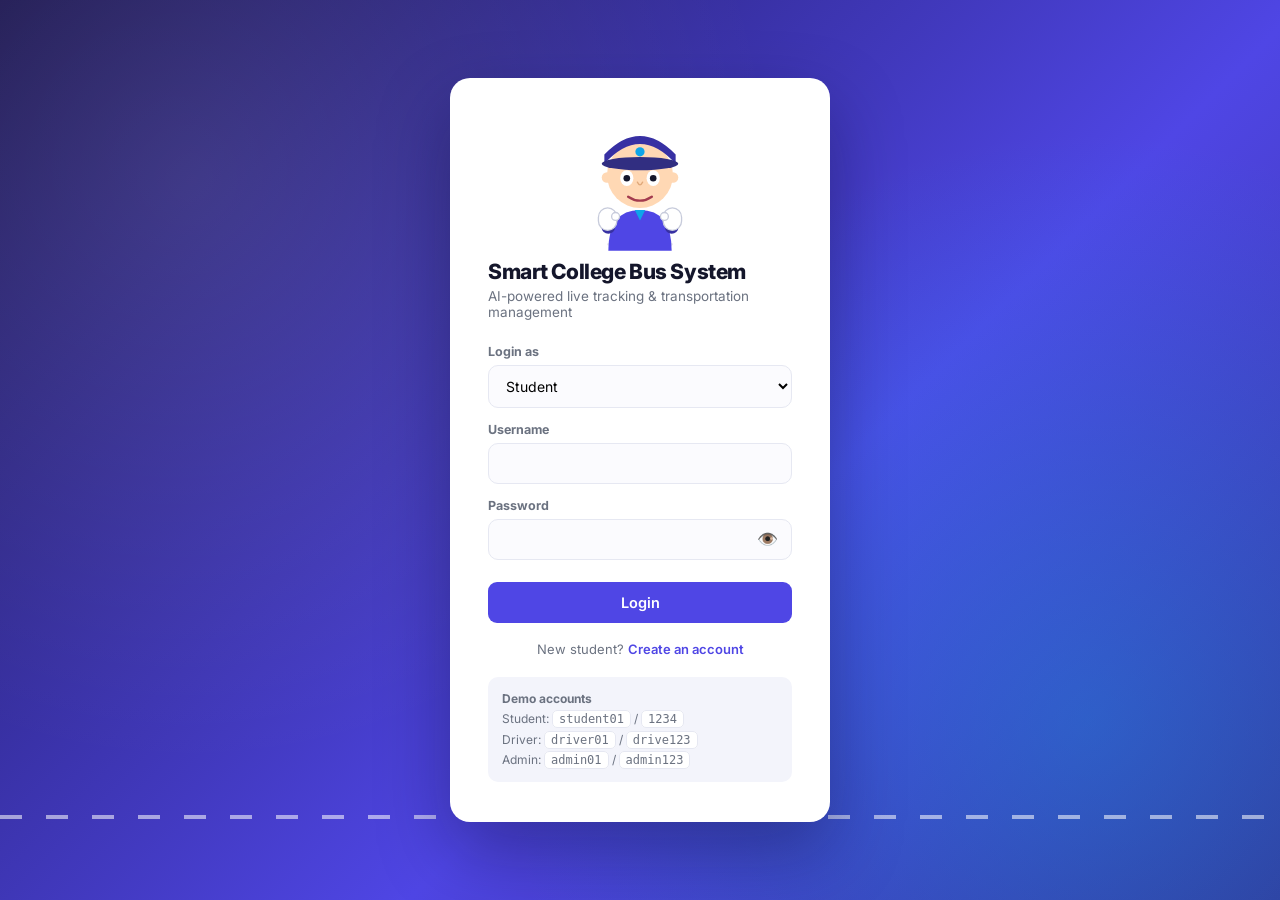
==== frontend/index.html @ 3f9616b6 "Smart College Bus Tracking and Transportation Management System Flask + MySQL backend with real ML-b" ====
<!DOCTYPE html>
<html lang="en">
<head>
<meta charset="UTF-8">
<meta name="viewport" content="width=device-width, initial-scale=1">
<title>Smart College Bus System - Login</title>
<link rel="stylesheet" href="css/style.css">
</head>
<body>
  <div class="login-wrap">
    <span class="bg-cloud c1">☁️</span>
    <span class="bg-cloud c2">☁️</span>
    <span class="bg-cloud c3">☁️</span>
    <div class="bg-road"></div>
    <span class="bg-bus">🚌</span>

    <div class="login-card">
      <div class="mascot-wrap">
        <svg viewBox="0 0 200 210" width="132" height="139" aria-hidden="true">
          <ellipse cx="100" cy="200" rx="50" ry="7" fill="rgba(20,22,43,0.10)"/>
          <path d="M52,210 Q52,148 100,148 Q148,148 148,210 Z" fill="#4f46e5"/>
          <path d="M92,148 L100,164 L108,148 Z" fill="#0ea5e9"/>
          <circle cx="50" cy="99" r="8" fill="#ffd8b4"/>
          <circle cx="150" cy="99" r="8" fill="#ffd8b4"/>
          <circle cx="100" cy="95" r="50" fill="#ffd8b4"/>
          <path d="M70,82 Q80,76 90,82" stroke="#8a5a2e" stroke-width="3.5" fill="none" stroke-linecap="round"/>
          <path d="M110,82 Q120,76 130,82" stroke="#8a5a2e" stroke-width="3.5" fill="none" stroke-linecap="round"/>
          <g id="mascot-eyes">
            <ellipse cx="80" cy="100" rx="10" ry="12" fill="#fff"/>
            <ellipse cx="120" cy="100" rx="10" ry="12" fill="#fff"/>
            <circle id="pupil-l" cx="80" cy="100" r="5" fill="#14162b"/>
            <circle id="pupil-r" cx="120" cy="100" r="5" fill="#14162b"/>
          </g>
          <path d="M96,106 Q100,114 104,106" stroke="#e0a879" stroke-width="2" fill="none" stroke-linecap="round"/>
          <path id="mascot-mouth" d="M82,128 Q100,140 118,128" stroke="#a33b4e" stroke-width="3.5" fill="none" stroke-linecap="round"/>
          <path d="M46,78 Q100,18 154,78 L154,64 Q100,8 46,64 Z" fill="#3730a3"/>
          <ellipse cx="100" cy="78" rx="58" ry="10" fill="#312e81"/>
          <circle cx="100" cy="60" r="7" fill="#0ea5e9"/>
          <g id="mascot-hand-l" class="mascot-hand">
            <ellipse cx="52" cy="176" rx="10" ry="8" fill="#3730a3"/>
            <rect x="37" y="145" width="28" height="34" rx="14" fill="#ffffff" stroke="#c7cbdb" stroke-width="2"/>
            <circle cx="63" cy="158" r="6" fill="#ffffff" stroke="#c7cbdb" stroke-width="2"/>
          </g>
          <g id="mascot-hand-r" class="mascot-hand">
            <ellipse cx="148" cy="176" rx="10" ry="8" fill="#3730a3"/>
            <rect x="135" y="145" width="28" height="34" rx="14" fill="#ffffff" stroke="#c7cbdb" stroke-width="2"/>
            <circle cx="137" cy="158" r="6" fill="#ffffff" stroke="#c7cbdb" stroke-width="2"/>
          </g>
        </svg>
      </div>

      <h1>Smart College Bus System</h1>
      <p class="subtitle">AI-powered live tracking &amp; transportation management</p>

      <form id="login-form">
        <label for="role">Login as</label>
        <select id="role">
          <option value="student">Student</option>
          <option value="driver">Bus Driver</option>
          <option value="admin">Management / Admin</option>
        </select>

        <label for="username">Username</label>
        <input type="text" id="username" autocomplete="username" required>

        <label for="password">Password</label>
        <div class="input-with-action">
          <input type="password" id="password" autocomplete="current-password" required>
          <button type="button" class="input-action-btn" id="toggle-password" aria-label="Show password">👁️</button>
        </div>

        <button type="submit" class="btn" id="login-submit">
          <span class="btn-label">Login</span>
          <svg class="tire-spinner" viewBox="0 0 44 44" width="22" height="22" aria-hidden="true">
            <circle cx="22" cy="22" r="19" fill="#14162b"/>
            <circle cx="22" cy="22" r="10" fill="#d1d5db"/>
            <circle cx="22" cy="22" r="3" fill="#4b5563"/>
            <g stroke="#4b5563" stroke-width="2.4" stroke-linecap="round">
              <line x1="22" y1="12" x2="22" y2="17"/>
              <line x1="22" y1="27" x2="22" y2="32"/>
              <line x1="12" y1="22" x2="17" y2="22"/>
              <line x1="27" y1="22" x2="32" y2="22"/>
            </g>
          </svg>
        </button>
        <div class="error-msg" id="error-msg"></div>
      </form>

      <div class="switch-link">New student? <a href="register.html">Create an account</a></div>

      <div class="demo-box">
        <strong>Demo accounts</strong><br>
        Student: <code>student01</code> / <code>1234</code><br>
        Driver: <code>driver01</code> / <code>drive123</code><br>
        Admin: <code>admin01</code> / <code>admin123</code>
      </div>
    </div>
  </div>

  <script src="js/mascot.js"></script>
  <script src="js/login.js"></script>
</body>
</html>
---- frontend/css/style.css ----
@import url('https://fonts.googleapis.com/css2?family=Inter:wght@400;500;600;700;800&display=swap');

:root {
  --primary: #4f46e5;
  --primary-dark: #3730a3;
  --primary-light: #eef2ff;
  --accent: #0ea5e9;
  --success: #16a34a;
  --success-bg: #dcfce7;
  --warning: #d97706;
  --warning-bg: #fef3c7;
  --danger: #dc2626;
  --danger-bg: #fee2e2;
  --bg: #f3f4fb;
  --card-bg: #ffffff;
  --text: #14162b;
  --text-muted: #6b7280;
  --border: #e6e8f2;
  --radius: 14px;
  --radius-sm: 9px;
  --shadow: 0 1px 2px rgba(20, 22, 43, 0.04), 0 8px 24px -12px rgba(20, 22, 43, 0.10);
  --shadow-hover: 0 4px 10px rgba(20, 22, 43, 0.06), 0 16px 36px -14px rgba(20, 22, 43, 0.16);
}

* { box-sizing: border-box; }

html { scroll-behavior: smooth; }

body {
  margin: 0;
  font-family: 'Inter', 'Segoe UI', Roboto, Arial, sans-serif;
  background: var(--bg);
  color: var(--text);
  -webkit-font-smoothing: antialiased;
}

::-webkit-scrollbar { width: 9px; height: 9px; }
::-webkit-scrollbar-thumb { background: #d3d7e6; border-radius: 8px; }
::-webkit-scrollbar-track { background: transparent; }

/* ================= Top bar ================= */
.topbar {
  background: linear-gradient(120deg, var(--primary-dark), var(--primary) 65%, #6d5bf5);
  color: #fff;
  padding: 16px 28px;
  display: flex;
  justify-content: space-between;
  align-items: center;
  box-shadow: 0 4px 18px -8px rgba(79, 70, 229, 0.55);
  position: sticky;
  top: 0;
  z-index: 40;
}
.topbar .brand { display: flex; align-items: center; gap: 10px; }
.topbar .brand .logo-dot {
  width: 34px; height: 34px; border-radius: 10px; background: rgba(255,255,255,0.18);
  display: flex; align-items: center; justify-content: center; font-size: 18px;
  border: 1px solid rgba(255,255,255,0.25);
}
.topbar h1 { font-size: 16px; margin: 0; font-weight: 700; letter-spacing: -0.01em; }
.topbar .brand small { display: block; font-size: 11px; font-weight: 500; opacity: 0.8; margin-top: 1px; }
.topbar .user-info { font-size: 13px; display: flex; align-items: center; gap: 14px; font-weight: 500; }
.topbar .user-info .avatar {
  width: 30px; height: 30px; border-radius: 50%; background: rgba(255,255,255,0.2);
  display: inline-flex; align-items: center; justify-content: center; font-weight: 700; font-size: 13px;
  border: 1px solid rgba(255,255,255,0.3);
}
.topbar button {
  background: rgba(255,255,255,0.14);
  color: #fff;
  border: 1px solid rgba(255,255,255,0.35);
  padding: 7px 15px;
  border-radius: 8px;
  cursor: pointer;
  font-size: 13px;
  font-weight: 600;
  font-family: inherit;
  transition: background 0.15s ease;
}
.topbar button:hover { background: rgba(255,255,255,0.26); }

.container { max-width: 1180px; margin: 0 auto; padding: 24px; }

/* ================= Tabs (admin) ================= */
.tabs {
  display: flex; gap: 6px; margin-bottom: 20px; flex-wrap: wrap;
  background: var(--card-bg); padding: 6px; border-radius: 12px; border: 1px solid var(--border);
  box-shadow: var(--shadow);
}
.tab-btn {
  border: none; background: transparent; padding: 9px 16px; border-radius: 8px;
  font-family: inherit; font-size: 13.5px; font-weight: 600; color: var(--text-muted);
  cursor: pointer; transition: all 0.15s ease; display: flex; align-items: center; gap: 6px;
}
.tab-btn:hover { background: var(--primary-light); color: var(--primary-dark); }
.tab-btn.active { background: var(--primary); color: #fff; box-shadow: 0 2px 8px -2px rgba(79,70,229,0.5); }
.tab-panel { display: none; animation: fadein 0.25s ease; }
.tab-panel.active { display: block; }

@keyframes fadein { from { opacity: 0; transform: translateY(4px); } to { opacity: 1; transform: translateY(0); } }

/* ================= Grid & cards ================= */
.grid { display: grid; grid-template-columns: repeat(auto-fit, minmax(250px, 1fr)); gap: 18px; }
.grid.cols-3 { grid-template-columns: repeat(auto-fit, minmax(300px, 1fr)); }

.card {
  background: var(--card-bg);
  border: 1px solid var(--border);
  border-radius: var(--radius);
  padding: 20px 22px;
  box-shadow: var(--shadow);
  transition: box-shadow 0.2s ease;
}
.card:hover { box-shadow: var(--shadow-hover); }

.card h2 {
  margin: 0 0 16px 0; font-size: 12.5px; color: var(--text-muted); text-transform: uppercase;
  letter-spacing: 0.06em; font-weight: 700; display: flex; align-items: center; justify-content: space-between;
}

.stat-card { display: flex; align-items: flex-start; justify-content: space-between; gap: 10px; }
.stat-icon {
  width: 40px; height: 40px; border-radius: 11px; background: var(--primary-light); color: var(--primary);
  display: flex; align-items: center; justify-content: center; font-size: 18px; flex-shrink: 0;
}

.metric { font-size: 28px; font-weight: 800; color: var(--text); letter-spacing: -0.02em; line-height: 1.2; }
.metric small { display: block; font-size: 12px; font-weight: 500; color: var(--text-muted); margin-top: 4px; }

.section-title { font-size: 20px; font-weight: 800; margin: 6px 0 18px; letter-spacing: -0.01em; }

/* ================= Badges ================= */
.badge {
  display: inline-block;
  padding: 4px 11px;
  border-radius: 999px;
  font-size: 11.5px;
  font-weight: 700;
  letter-spacing: 0.01em;
  white-space: nowrap;
}
.badge.moving { background: #dbeafe; color: #1d4ed8; }
.badge.waiting, .badge.arrived_at_stop { background: var(--warning-bg); color: var(--warning); }
.badge.not_started { background: #eef0f6; color: #4b5568; }
.badge.reached_college { background: var(--success-bg); color: var(--success); }
.badge.low { background: var(--success-bg); color: var(--success); }
.badge.medium { background: var(--warning-bg); color: var(--warning); }
.badge.high { background: var(--danger-bg); color: var(--danger); }

/* ================= Tables ================= */
.table-wrap { overflow-x: auto; }
table { width: 100%; border-collapse: collapse; font-size: 13.5px; }
th, td { text-align: left; padding: 10px 12px; border-bottom: 1px solid var(--border); white-space: nowrap; }
th { color: var(--text-muted); font-weight: 700; font-size: 11px; text-transform: uppercase; letter-spacing: 0.04em; }
tbody tr { transition: background 0.12s ease; }
tbody tr:hover { background: #f8f9fd; }
td.wrap { white-space: normal; }

/* ================= Greeting banner ================= */
.greeting-banner {
  border-radius: var(--radius);
  padding: 22px 26px;
  margin-bottom: 18px;
  display: flex;
  align-items: center;
  justify-content: space-between;
  gap: 18px;
  color: #fff;
  box-shadow: var(--shadow);
  transition: background 0.6s ease;
}
.greeting-banner.morning { background: linear-gradient(120deg, #f59e0b, #fb923c 70%); }
.greeting-banner.afternoon { background: linear-gradient(120deg, #0ea5e9, #38bdf8 70%); }
.greeting-banner.evening { background: linear-gradient(120deg, #6d28d9, #ec4899 75%); }
.greeting-banner.night { background: linear-gradient(120deg, #1b1550, #3730a3 75%); }

.greeting-text h2 {
  margin: 0 0 6px; font-size: 21px; font-weight: 800; letter-spacing: -0.01em;
  color: #fff; text-transform: none;
}
.greeting-text p { margin: 0; font-size: 13.5px; opacity: 0.92; }

.mini-mascot { position: relative; flex-shrink: 0; filter: drop-shadow(0 6px 14px rgba(0,0,0,0.25)); }
.mini-mascot .mascot-wrap { margin: 0; animation: mascot-idle 4s ease-in-out infinite; }

.zzz {
  position: absolute; top: -2px; right: 6px; font-size: 13px; font-weight: 800; color: #fff;
  opacity: 0; pointer-events: none;
}
.mini-mascot.dozing .zzz { animation: zzz-float 2.4s ease-in infinite; }
.mini-mascot.dozing .zzz.z2 { animation-delay: 0.5s; }
.mini-mascot.dozing #mascot-eyes { transform: scaleY(0.12); }
.mini-mascot:not(.dozing) .zzz { display: none; }
@keyframes zzz-float {
  0% { opacity: 0; transform: translate(0,0) scale(0.7); }
  15% { opacity: 0.9; }
  100% { opacity: 0; transform: translate(14px,-26px) scale(1.15); }
}

/* ================= Progress rings (ETA / capacity) ================= */
.ring-wrap { position: relative; width: 84px; height: 84px; margin: 0 auto 6px; }
.progress-ring { width: 100%; height: 100%; transform: rotate(-90deg); }
.ring-bg { fill: none; stroke: var(--border); stroke-width: 8; }
.ring-fg {
  fill: none; stroke: var(--primary); stroke-width: 8; stroke-linecap: round;
  stroke-dasharray: 264; stroke-dashoffset: 264;
  transition: stroke-dashoffset 0.6s ease, stroke 0.35s ease;
}
.ring-fg.warn { stroke: var(--warning); }
.ring-fg.danger { stroke: var(--danger); }
.ring-fg.good { stroke: var(--success); }
.ring-center {
  position: absolute; inset: 0; display: flex; flex-direction: column;
  align-items: center; justify-content: center; text-align: center;
}
.ring-center .ring-value { font-size: 17px; font-weight: 800; color: var(--text); line-height: 1.1; }
.ring-center .ring-sub { font-size: 9.5px; color: var(--text-muted); font-weight: 600; text-transform: uppercase; }
.ring-card { text-align: center; }

/* ================= Journey timeline ================= */
.timeline { list-style: none; margin: 4px 0 0; padding: 0; }
.timeline li {
  position: relative; padding: 0 0 22px 28px; font-size: 13.5px;
}
.timeline li:last-child { padding-bottom: 0; }
.timeline li::before {
  content: ""; position: absolute; left: 5px; top: 16px; bottom: -6px; width: 2px;
  background: var(--border);
}
.timeline li:last-child::before { display: none; }
.timeline .dot {
  position: absolute; left: 0; top: 2px; width: 12px; height: 12px; border-radius: 50%;
  background: #fff; border: 2px solid var(--border);
}
.timeline li.done .dot { background: var(--success); border-color: var(--success); }
.timeline li.done::before { background: var(--success); }
.timeline li.current .dot {
  background: var(--primary); border-color: var(--primary);
  box-shadow: 0 0 0 4px var(--primary-light);
  animation: pulse-dot 1.4s ease-in-out infinite;
}
@keyframes pulse-dot { 0%, 100% { box-shadow: 0 0 0 4px var(--primary-light); } 50% { box-shadow: 0 0 0 7px var(--primary-light); } }
.timeline .stop-name { font-weight: 600; color: var(--text); }
.timeline li.upcoming .stop-name { color: var(--text-muted); font-weight: 500; }
.timeline .mine-tag {
  display: inline-block; margin-left: 6px; font-size: 10px; font-weight: 700; color: var(--primary);
  background: var(--primary-light); padding: 1px 7px; border-radius: 999px; vertical-align: middle;
}
.timeline .time { display: block; font-size: 11.5px; color: var(--text-muted); margin-top: 1px; }

/* ================= Confetti ================= */
.confetti-layer {
  position: absolute; inset: 0; overflow: hidden; pointer-events: none; z-index: 5;
}
.confetti-piece {
  position: absolute; top: -10px; width: 8px; height: 8px; opacity: 0.9;
  animation: confetti-fall 1.1s ease-in forwards;
}
@keyframes confetti-fall {
  to { transform: translateY(140px) rotate(300deg); opacity: 0; }
}

/* ================= Live map ================= */
.map-card { padding: 0; overflow: hidden; }
.map-card .map-card-head { padding: 18px 22px 0; }
#live-map, #fleet-map { width: 100%; height: 380px; border-top: 1px solid var(--border); }
.leaflet-popup-content-wrapper { border-radius: 10px; font-family: inherit; }
.leaflet-popup-content { font-size: 13px; margin: 10px 12px; }
.bus-pin {
  width: 30px; height: 30px; border-radius: 50%; background: var(--primary);
  display: flex; align-items: center; justify-content: center; font-size: 15px;
  border: 3px solid #fff; box-shadow: 0 2px 8px rgba(0,0,0,0.35);
}
.bus-pin.reached_college { background: var(--success); }
.bus-pin.waiting, .bus-pin.arrived_at_stop { background: var(--warning); }
.stop-pin {
  width: 12px; height: 12px; border-radius: 50%; background: #fff; border: 3px solid var(--text-muted);
}
.stop-pin.passed { border-color: var(--success); }

.map-legend { display: flex; gap: 16px; padding: 12px 22px; font-size: 12px; color: var(--text-muted); flex-wrap: wrap; }
.map-legend span { display: inline-flex; align-items: center; gap: 6px; }
.map-legend i { width: 10px; height: 10px; border-radius: 50%; display: inline-block; }

/* ================= Buttons ================= */
.btn {
  background: var(--primary); color: #fff; border: none; padding: 10px 18px; border-radius: 9px;
  cursor: pointer; font-size: 13.5px; font-weight: 600; font-family: inherit; transition: all 0.15s ease;
  display: inline-flex; align-items: center; gap: 6px;
}
.btn:hover { background: var(--primary-dark); transform: translateY(-1px); }
.btn:active { transform: translateY(0); }
.btn.secondary { background: var(--primary-light); color: var(--primary-dark); }
.btn.secondary:hover { background: #e0e4fc; }
.btn.danger { background: var(--danger-bg); color: var(--danger); }
.btn.danger:hover { background: #fdd5d5; }
.btn.ghost { background: transparent; color: var(--text-muted); border: 1px solid var(--border); }
.btn.ghost:hover { background: #f5f6fb; }
.btn.sm { padding: 6px 12px; font-size: 12.5px; }
.btn:disabled { opacity: 0.5; cursor: not-allowed; transform: none; }

/* ================= Forms ================= */
.form-grid { display: grid; grid-template-columns: repeat(auto-fit, minmax(180px, 1fr)); gap: 14px; margin-bottom: 14px; }
.field label { display: block; font-size: 12.5px; font-weight: 600; color: var(--text-muted); margin-bottom: 6px; }
.field input, .field select {
  width: 100%; padding: 10px 12px; border: 1px solid var(--border); border-radius: var(--radius-sm);
  font-size: 13.5px; font-family: inherit; background: #fbfbfe; transition: border-color 0.15s ease;
}
.field input:focus, .field select:focus { outline: none; border-color: var(--primary); background: #fff; }
.form-actions { display: flex; gap: 10px; align-items: center; }

.alert { padding: 10px 14px; border-radius: 9px; font-size: 13px; font-weight: 500; margin-bottom: 14px; display: none; }
.alert.show { display: block; }
.alert.success { background: var(--success-bg); color: var(--success); }
.alert.error { background: var(--danger-bg); color: var(--danger); }

/* ================= Notifications ================= */
.notif-list { list-style: none; margin: 0; padding: 0; max-height: 260px; overflow-y: auto; }
.notif-list li { padding: 10px 0; border-bottom: 1px solid var(--border); font-size: 13px; display: flex; flex-direction: column; gap: 2px; }
.notif-list li:last-child { border-bottom: none; }
.notif-list li .time { color: var(--text-muted); font-size: 11px; }

/* ================= Login page ================= */
.login-wrap {
  min-height: 100vh; display: flex; align-items: center; justify-content: center;
  background:
    radial-gradient(circle at 15% 20%, rgba(255,255,255,0.10), transparent 45%),
    radial-gradient(circle at 85% 80%, rgba(14,165,233,0.35), transparent 45%),
    linear-gradient(135deg, #1b1550, var(--primary) 60%, #362f95);
  padding: 20px;
  position: relative;
  overflow: hidden;
}

/* Decorative drifting clouds + a bus driving along a dashed road, purely
   for charm - none of this affects layout or function. */
.bg-cloud {
  position: absolute; font-size: 42px; opacity: 0.22; left: -15%;
  animation: drift linear infinite; -webkit-user-select: none; user-select: none; pointer-events: none;
}
.bg-cloud.c1 { top: 10%; font-size: 46px; animation-duration: 46s; }
.bg-cloud.c2 { top: 20%; font-size: 30px; animation-duration: 60s; animation-delay: -25s; }
.bg-cloud.c3 { top: 68%; font-size: 34px; animation-duration: 52s; animation-delay: -10s; }
@keyframes drift { from { left: -15%; } to { left: 115%; } }

.bg-road {
  position: absolute; left: 0; right: 0; bottom: 9%; height: 4px;
  background: repeating-linear-gradient(90deg, rgba(255,255,255,0.55) 0 22px, transparent 22px 46px);
  pointer-events: none;
}
.bg-bus {
  position: absolute; bottom: calc(9% + 2px); left: -8%; font-size: 26px;
  animation: drive-across 12s linear infinite; pointer-events: none;
  filter: drop-shadow(0 3px 5px rgba(0,0,0,0.35));
}
@keyframes drive-across { from { left: -8%; } to { left: 105%; } }

.login-card {
  background: #fff; border-radius: 20px; padding: 40px 38px; width: 380px; max-width: 100%;
  box-shadow: 0 30px 70px rgba(10, 10, 40, 0.35);
  position: relative; z-index: 2;
  animation: card-in 0.55s cubic-bezier(.16,1,.3,1);
}
@keyframes card-in { from { opacity: 0; transform: translateY(18px) scale(0.98); } to { opacity: 1; transform: none; } }

.login-card.wide { width: 560px; }
.login-card.wide .form-grid { margin-bottom: 0; }
.login-card.wide .field label { margin: 0 0 6px; }
.login-card .switch-link { text-align: center; font-size: 13px; color: var(--text-muted); margin-top: 18px; }
.login-card .switch-link a { color: var(--primary); font-weight: 600; text-decoration: none; }
.login-card .switch-link a:hover { text-decoration: underline; }

.login-card.shake { animation: shake-x 0.5s; }
@keyframes shake-x {
  10%, 90% { transform: translateX(-2px); }
  20%, 80% { transform: translateX(4px); }
  30%, 50%, 70% { transform: translateX(-8px); }
  40%, 60% { transform: translateX(8px); }
}

/* ---------- Mascot ---------- */
.mascot-wrap {
  display: flex; justify-content: center; margin: -6px 0 8px;
  animation: mascot-idle 4s ease-in-out infinite;
}
@keyframes mascot-idle { 0%, 100% { transform: translateY(0); } 50% { transform: translateY(-4px); } }

#mascot-eyes { transition: transform 0.2s ease; transform-origin: 100px 100px; }
.mascot-wrap.peeking #mascot-eyes { transform: scaleY(0.12); }

#pupil-l, #pupil-r { transition: transform 0.15s ease; }

.mascot-hand { transition: transform 0.35s cubic-bezier(.34,1.56,.64,1); }
.mascot-wrap.peeking #mascot-hand-l { transform: translate(28px, -63px); }
.mascot-wrap.peeking #mascot-hand-r { transform: translate(-28px, -63px); }

.mascot-wrap.wave #mascot-hand-r {
  transition: transform 0.22s ease-in-out;
  animation: wave-hand 0.85s ease-in-out;
}
@keyframes wave-hand {
  0%, 100% { transform: translate(0,0) rotate(0deg); }
  25% { transform: translate(-18px,-83px) rotate(-20deg); }
  50% { transform: translate(-18px,-83px) rotate(10deg); }
  75% { transform: translate(-18px,-83px) rotate(-15deg); }
}

/* ---------- Password show/hide toggle ---------- */
.input-with-action { position: relative; }
.input-with-action input { padding-right: 42px; }
.input-action-btn {
  position: absolute; right: 8px; top: 50%; transform: translateY(-50%);
  background: none; border: none; cursor: pointer; font-size: 17px; padding: 6px;
  color: var(--text-muted); line-height: 1; border-radius: 6px;
}
.input-action-btn:hover { color: var(--primary); background: var(--primary-light); }

/* ---------- Bus-tire loading spinner ---------- */
.tire-spinner { display: none; }
@keyframes spin { to { transform: rotate(360deg); } }
.btn { position: relative; }
.btn.loading { pointer-events: none; color: transparent; }
.btn.loading .btn-label { visibility: hidden; }
.btn.loading .tire-spinner {
  display: block; position: absolute; left: 50%; top: 50%; margin: -11px 0 0 -11px;
  animation: spin 0.7s linear infinite;
}
.login-card .brand-mark {
  width: 46px; height: 46px; border-radius: 13px; background: var(--primary-light); color: var(--primary);
  display: flex; align-items: center; justify-content: center; font-size: 22px; margin-bottom: 16px;
}
.login-card h1 { font-size: 21px; margin: 0 0 4px; font-weight: 800; letter-spacing: -0.02em; }
.login-card p.subtitle { color: var(--text-muted); font-size: 13.5px; margin: 0 0 24px; }
.login-card label { font-size: 12.5px; font-weight: 700; color: var(--text-muted); display: block; margin: 14px 0 6px; }
.login-card input, .login-card select {
  width: 100%; padding: 11px 13px; border: 1px solid var(--border); border-radius: 10px; font-size: 14px;
  font-family: inherit; background: #fbfbfe;
}
.login-card input:focus, .login-card select:focus { outline: none; border-color: var(--primary); background: #fff; }
.login-card .btn { width: 100%; margin-top: 22px; justify-content: center; padding: 12px; font-size: 14.5px; }
.login-card .demo-box {
  margin-top: 20px; background: var(--bg); border-radius: 10px; padding: 12px 14px; font-size: 12px;
  color: var(--text-muted); line-height: 1.7;
}
.login-card .demo-box code { background: #fff; padding: 1px 6px; border-radius: 5px; border: 1px solid var(--border); }
.error-msg { color: var(--danger); font-size: 13px; margin-top: 10px; display: none; font-weight: 500; }

/* ================= QR / boarding ================= */
#qr-reader { width: 100%; max-width: 320px; margin: 0 auto; border-radius: 10px; overflow: hidden; }
.boarding-status { text-align: center; font-size: 14px; margin-top: 10px; padding: 11px; border-radius: 9px; font-weight: 500; }
.boarding-status.success { background: var(--success-bg); color: var(--success); }
.boarding-status.error { background: var(--danger-bg); color: var(--danger); }

.qr-fallback { margin-top: 14px; display: flex; gap: 8px; }
.qr-fallback input {
  flex: 1; padding: 10px 12px; border-radius: 9px; border: 1px solid var(--border); font-family: inherit; font-size: 13.5px;
}
.qr-fallback input:focus { outline: none; border-color: var(--primary); }

.small-muted { font-size: 12px; color: var(--text-muted); }

/* ================= Responsive ================= */
@media (max-width: 640px) {
  .topbar { padding: 12px 16px; }
  .topbar h1 { font-size: 14px; }
  .container { padding: 14px; }
  .card { padding: 16px; }
  .metric { font-size: 22px; }
  #live-map, #fleet-map { height: 280px; }
}
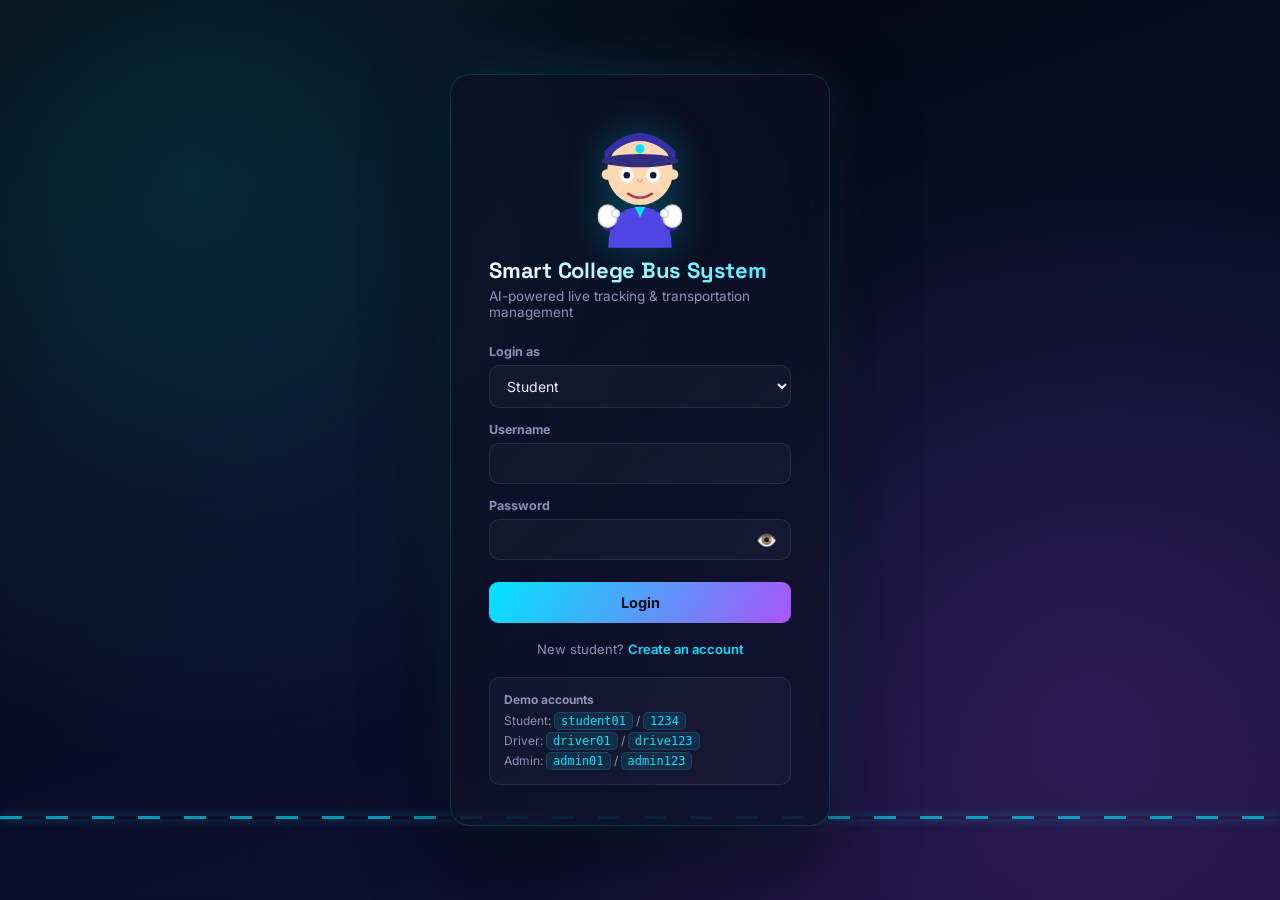
==== commit af7adaee: "Redesign the frontend with a futuristic dark theme - Dark glassmorphic UI across login, register, st" ====
--- a/frontend/index.html
+++ b/frontend/index.html
@@ -19,7 +19,7 @@
         <svg viewBox="0 0 200 210" width="132" height="139" aria-hidden="true">
           <ellipse cx="100" cy="200" rx="50" ry="7" fill="rgba(20,22,43,0.10)"/>
           <path d="M52,210 Q52,148 100,148 Q148,148 148,210 Z" fill="#4f46e5"/>
-          <path d="M92,148 L100,164 L108,148 Z" fill="#0ea5e9"/>
+          <path d="M92,148 L100,164 L108,148 Z" fill="#00e5ff"/>
           <circle cx="50" cy="99" r="8" fill="#ffd8b4"/>
           <circle cx="150" cy="99" r="8" fill="#ffd8b4"/>
           <circle cx="100" cy="95" r="50" fill="#ffd8b4"/>
@@ -35,7 +35,7 @@
           <path id="mascot-mouth" d="M82,128 Q100,140 118,128" stroke="#a33b4e" stroke-width="3.5" fill="none" stroke-linecap="round"/>
           <path d="M46,78 Q100,18 154,78 L154,64 Q100,8 46,64 Z" fill="#3730a3"/>
           <ellipse cx="100" cy="78" rx="58" ry="10" fill="#312e81"/>
-          <circle cx="100" cy="60" r="7" fill="#0ea5e9"/>
+          <circle cx="100" cy="60" r="7" fill="#00e5ff"/>
           <g id="mascot-hand-l" class="mascot-hand">
             <ellipse cx="52" cy="176" rx="10" ry="8" fill="#3730a3"/>
             <rect x="37" y="145" width="28" height="34" rx="14" fill="#ffffff" stroke="#c7cbdb" stroke-width="2"/>
@@ -97,6 +97,7 @@
     </div>
   </div>
 
+  <script src="js/transitions.js"></script>
   <script src="js/mascot.js"></script>
   <script src="js/login.js"></script>
 </body>
--- a/frontend/css/style.css
+++ b/frontend/css/style.css
@@ -1,25 +1,28 @@
-@import url('https://fonts.googleapis.com/css2?family=Inter:wght@400;500;600;700;800&display=swap');
+@import url('https://fonts.googleapis.com/css2?family=Inter:wght@400;500;600;700;800&family=Space+Grotesk:wght@500;700&display=swap');
 
 :root {
-  --primary: #4f46e5;
-  --primary-dark: #3730a3;
-  --primary-light: #eef2ff;
-  --accent: #0ea5e9;
-  --success: #16a34a;
-  --success-bg: #dcfce7;
-  --warning: #d97706;
-  --warning-bg: #fef3c7;
-  --danger: #dc2626;
-  --danger-bg: #fee2e2;
-  --bg: #f3f4fb;
-  --card-bg: #ffffff;
-  --text: #14162b;
-  --text-muted: #6b7280;
-  --border: #e6e8f2;
-  --radius: 14px;
-  --radius-sm: 9px;
-  --shadow: 0 1px 2px rgba(20, 22, 43, 0.04), 0 8px 24px -12px rgba(20, 22, 43, 0.10);
-  --shadow-hover: 0 4px 10px rgba(20, 22, 43, 0.06), 0 16px 36px -14px rgba(20, 22, 43, 0.16);
+  --primary: #00e5ff;
+  --primary-dark: #0891b2;
+  --primary-light: rgba(0, 229, 255, 0.12);
+  --accent: #a855f7;
+  --accent2: #ec4899;
+  --success: #00ffa3;
+  --success-bg: rgba(0, 255, 163, 0.13);
+  --warning: #ffb020;
+  --warning-bg: rgba(255, 176, 32, 0.13);
+  --danger: #ff3b60;
+  --danger-bg: rgba(255, 59, 96, 0.13);
+  --bg: #060815;
+  --card-bg: rgba(19, 23, 43, 0.66);
+  --text: #eaf0ff;
+  --text-muted: #8b93b8;
+  --border: rgba(255, 255, 255, 0.09);
+  --card-border: rgba(0, 229, 255, 0.16);
+  --radius: 16px;
+  --radius-sm: 10px;
+  --shadow: 0 1px 2px rgba(0, 0, 0, 0.35), 0 10px 40px -14px rgba(0, 229, 255, 0.10);
+  --shadow-hover: 0 4px 18px rgba(0, 0, 0, 0.45), 0 22px 60px -14px rgba(0, 229, 255, 0.28);
+  --font-display: 'Space Grotesk', 'Inter', sans-serif;
 }
 
 * { box-sizing: border-box; }
@@ -32,72 +35,122 @@
   background: var(--bg);
   color: var(--text);
   -webkit-font-smoothing: antialiased;
-}
+  opacity: 0;
+  animation: page-fade-in 0.5s ease forwards;
+}
+@keyframes page-fade-in { to { opacity: 1; } }
+body.page-transition-out { animation: page-fade-out 0.22s ease forwards; }
+@keyframes page-fade-out { to { opacity: 0; transform: translateY(-10px); } }
 
 ::-webkit-scrollbar { width: 9px; height: 9px; }
-::-webkit-scrollbar-thumb { background: #d3d7e6; border-radius: 8px; }
+::-webkit-scrollbar-thumb { background: rgba(0, 229, 255, 0.25); border-radius: 8px; }
+::-webkit-scrollbar-thumb:hover { background: rgba(0, 229, 255, 0.45); }
 ::-webkit-scrollbar-track { background: transparent; }
+
+/* ================= Ambient tech background ================= */
+.grid-bg {
+  position: fixed; inset: 0; z-index: -2;
+  background-color: var(--bg);
+  background-image:
+    radial-gradient(circle at 20% 15%, rgba(0, 229, 255, 0.10), transparent 40%),
+    radial-gradient(circle at 82% 78%, rgba(168, 85, 247, 0.10), transparent 42%),
+    linear-gradient(rgba(0, 229, 255, 0.05) 1px, transparent 1px),
+    linear-gradient(90deg, rgba(0, 229, 255, 0.05) 1px, transparent 1px);
+  background-size: auto, auto, 44px 44px, 44px 44px;
+  animation: grid-pan 50s linear infinite;
+}
+@keyframes grid-pan { from { background-position: 0 0, 0 0, 0 0, 0 0; } to { background-position: 0 0, 0 0, 440px 440px, 440px 440px; } }
+
+.glow-orb {
+  position: fixed; border-radius: 50%; filter: blur(70px); z-index: -1; pointer-events: none;
+  animation: orb-float 20s ease-in-out infinite;
+}
+.glow-orb.o1 { width: 380px; height: 380px; background: rgba(0, 229, 255, 0.28); top: -120px; left: -90px; }
+.glow-orb.o2 { width: 320px; height: 320px; background: rgba(168, 85, 247, 0.26); bottom: -130px; right: -70px; animation-delay: -7s; }
+.glow-orb.o3 { width: 240px; height: 240px; background: rgba(236, 72, 153, 0.20); top: 45%; right: 12%; animation-delay: -13s; }
+@keyframes orb-float { 0%, 100% { transform: translate(0, 0) scale(1); } 50% { transform: translate(26px, -22px) scale(1.08); } }
 
 /* ================= Top bar ================= */
 .topbar {
-  background: linear-gradient(120deg, var(--primary-dark), var(--primary) 65%, #6d5bf5);
+  background: rgba(10, 13, 26, 0.72);
+  backdrop-filter: blur(18px) saturate(140%);
+  -webkit-backdrop-filter: blur(18px) saturate(140%);
   color: #fff;
   padding: 16px 28px;
   display: flex;
   justify-content: space-between;
   align-items: center;
-  box-shadow: 0 4px 18px -8px rgba(79, 70, 229, 0.55);
+  border-bottom: 1px solid var(--card-border);
+  box-shadow: 0 4px 30px -12px rgba(0, 229, 255, 0.25);
   position: sticky;
   top: 0;
   z-index: 40;
 }
 .topbar .brand { display: flex; align-items: center; gap: 10px; }
 .topbar .brand .logo-dot {
-  width: 34px; height: 34px; border-radius: 10px; background: rgba(255,255,255,0.18);
+  width: 34px; height: 34px; border-radius: 10px;
+  background: linear-gradient(135deg, var(--primary), var(--accent));
   display: flex; align-items: center; justify-content: center; font-size: 18px;
-  border: 1px solid rgba(255,255,255,0.25);
-}
-.topbar h1 { font-size: 16px; margin: 0; font-weight: 700; letter-spacing: -0.01em; }
-.topbar .brand small { display: block; font-size: 11px; font-weight: 500; opacity: 0.8; margin-top: 1px; }
+  box-shadow: 0 0 18px rgba(0, 229, 255, 0.5);
+  animation: logo-pulse 3s ease-in-out infinite;
+}
+@keyframes logo-pulse { 0%, 100% { box-shadow: 0 0 14px rgba(0, 229, 255, 0.4); } 50% { box-shadow: 0 0 26px rgba(0, 229, 255, 0.7); } }
+.topbar h1 {
+  font-family: var(--font-display); font-size: 17px; margin: 0; font-weight: 700; letter-spacing: -0.01em;
+  background: linear-gradient(120deg, #fff, var(--primary) 120%);
+  -webkit-background-clip: text; background-clip: text; color: transparent;
+}
+.topbar .brand small { display: block; font-size: 11px; font-weight: 500; opacity: 0.75; margin-top: 1px; color: var(--text-muted); }
 .topbar .user-info { font-size: 13px; display: flex; align-items: center; gap: 14px; font-weight: 500; }
 .topbar .user-info .avatar {
-  width: 30px; height: 30px; border-radius: 50%; background: rgba(255,255,255,0.2);
+  width: 30px; height: 30px; border-radius: 50%;
+  background: linear-gradient(135deg, var(--primary), var(--accent));
   display: inline-flex; align-items: center; justify-content: center; font-weight: 700; font-size: 13px;
-  border: 1px solid rgba(255,255,255,0.3);
+  color: #06111a;
 }
 .topbar button {
-  background: rgba(255,255,255,0.14);
-  color: #fff;
-  border: 1px solid rgba(255,255,255,0.35);
+  background: rgba(0, 229, 255, 0.08);
+  color: var(--text);
+  border: 1px solid var(--card-border);
   padding: 7px 15px;
   border-radius: 8px;
   cursor: pointer;
   font-size: 13px;
   font-weight: 600;
   font-family: inherit;
-  transition: background 0.15s ease;
-}
-.topbar button:hover { background: rgba(255,255,255,0.26); }
+  transition: all 0.15s ease;
+}
+.topbar button:hover { background: rgba(0, 229, 255, 0.16); border-color: var(--primary); box-shadow: 0 0 14px rgba(0, 229, 255, 0.25); }
 
 .container { max-width: 1180px; margin: 0 auto; padding: 24px; }
 
 /* ================= Tabs (admin) ================= */
 .tabs {
+  position: relative;
   display: flex; gap: 6px; margin-bottom: 20px; flex-wrap: wrap;
-  background: var(--card-bg); padding: 6px; border-radius: 12px; border: 1px solid var(--border);
+  background: var(--card-bg); backdrop-filter: blur(14px); -webkit-backdrop-filter: blur(14px);
+  padding: 6px; border-radius: 12px; border: 1px solid var(--card-border);
   box-shadow: var(--shadow);
 }
+.tab-indicator {
+  position: absolute; top: 6px; left: 6px; height: 34px; width: 0;
+  background: linear-gradient(120deg, var(--primary), var(--accent));
+  border-radius: 8px; box-shadow: 0 0 18px rgba(0, 229, 255, 0.45);
+  transition: transform 0.35s cubic-bezier(.4,0,.2,1), width 0.35s cubic-bezier(.4,0,.2,1);
+  z-index: 0; pointer-events: none;
+}
 .tab-btn {
+  position: relative; z-index: 1;
   border: none; background: transparent; padding: 9px 16px; border-radius: 8px;
   font-family: inherit; font-size: 13.5px; font-weight: 600; color: var(--text-muted);
-  cursor: pointer; transition: all 0.15s ease; display: flex; align-items: center; gap: 6px;
-}
-.tab-btn:hover { background: var(--primary-light); color: var(--primary-dark); }
-.tab-btn.active { background: var(--primary); color: #fff; box-shadow: 0 2px 8px -2px rgba(79,70,229,0.5); }
-.tab-panel { display: none; animation: fadein 0.25s ease; }
+  cursor: pointer; transition: color 0.2s ease; display: flex; align-items: center; gap: 6px;
+}
+.tab-btn:hover { color: var(--primary); }
+.tab-btn.active { color: #06111a; font-weight: 800; }
+.tab-panel { display: none; animation: fadein 0.3s ease; }
 .tab-panel.active { display: block; }
 
-@keyframes fadein { from { opacity: 0; transform: translateY(4px); } to { opacity: 1; transform: translateY(0); } }
+@keyframes fadein { from { opacity: 0; transform: translateY(6px); } to { opacity: 1; transform: translateY(0); } }
 
 /* ================= Grid & cards ================= */
 .grid { display: grid; grid-template-columns: repeat(auto-fit, minmax(250px, 1fr)); gap: 18px; }
@@ -105,13 +158,15 @@
 
 .card {
   background: var(--card-bg);
-  border: 1px solid var(--border);
+  backdrop-filter: blur(16px) saturate(140%);
+  -webkit-backdrop-filter: blur(16px) saturate(140%);
+  border: 1px solid var(--card-border);
   border-radius: var(--radius);
   padding: 20px 22px;
   box-shadow: var(--shadow);
-  transition: box-shadow 0.2s ease;
-}
-.card:hover { box-shadow: var(--shadow-hover); }
+  transition: box-shadow 0.25s ease, border-color 0.25s ease, transform 0.25s ease;
+}
+.card:hover { box-shadow: var(--shadow-hover); border-color: rgba(0, 229, 255, 0.4); transform: translateY(-2px); }
 
 .card h2 {
   margin: 0 0 16px 0; font-size: 12.5px; color: var(--text-muted); text-transform: uppercase;
@@ -120,12 +175,17 @@
 
 .stat-card { display: flex; align-items: flex-start; justify-content: space-between; gap: 10px; }
 .stat-icon {
-  width: 40px; height: 40px; border-radius: 11px; background: var(--primary-light); color: var(--primary);
+  width: 40px; height: 40px; border-radius: 11px;
+  background: linear-gradient(135deg, rgba(0, 229, 255, 0.18), rgba(168, 85, 247, 0.18));
+  color: var(--primary); border: 1px solid var(--card-border);
   display: flex; align-items: center; justify-content: center; font-size: 18px; flex-shrink: 0;
 }
 
-.metric { font-size: 28px; font-weight: 800; color: var(--text); letter-spacing: -0.02em; line-height: 1.2; }
-.metric small { display: block; font-size: 12px; font-weight: 500; color: var(--text-muted); margin-top: 4px; }
+.metric {
+  font-family: var(--font-display); font-size: 28px; font-weight: 700; color: var(--text);
+  letter-spacing: -0.01em; line-height: 1.2;
+}
+.metric small { display: block; font-size: 12px; font-weight: 500; color: var(--text-muted); margin-top: 4px; font-family: 'Inter', sans-serif; }
 
 .section-title { font-size: 20px; font-weight: 800; margin: 6px 0 18px; letter-spacing: -0.01em; }
 
@@ -138,22 +198,29 @@
   font-weight: 700;
   letter-spacing: 0.01em;
   white-space: nowrap;
-}
-.badge.moving { background: #dbeafe; color: #1d4ed8; }
-.badge.waiting, .badge.arrived_at_stop { background: var(--warning-bg); color: var(--warning); }
-.badge.not_started { background: #eef0f6; color: #4b5568; }
-.badge.reached_college { background: var(--success-bg); color: var(--success); }
-.badge.low { background: var(--success-bg); color: var(--success); }
-.badge.medium { background: var(--warning-bg); color: var(--warning); }
-.badge.high { background: var(--danger-bg); color: var(--danger); }
+  border: 1px solid transparent;
+}
+.badge.moving { background: rgba(0, 229, 255, 0.14); color: #22d3ee; border-color: rgba(0, 229, 255, 0.3); }
+.badge.waiting, .badge.arrived_at_stop { background: var(--warning-bg); color: var(--warning); border-color: rgba(255, 176, 32, 0.3); }
+.badge.not_started { background: rgba(255, 255, 255, 0.06); color: var(--text-muted); border-color: var(--border); }
+.badge.reached_college { background: var(--success-bg); color: var(--success); border-color: rgba(0, 255, 163, 0.3); }
+.badge.low { background: var(--success-bg); color: var(--success); border-color: rgba(0, 255, 163, 0.3); }
+.badge.medium { background: var(--warning-bg); color: var(--warning); border-color: rgba(255, 176, 32, 0.3); }
+.badge.high { background: var(--danger-bg); color: var(--danger); border-color: rgba(255, 59, 96, 0.3); }
+
+.badge.live-pulse { animation: live-glow 1.6s ease-in-out infinite; }
+@keyframes live-glow {
+  0%, 100% { box-shadow: 0 0 0 rgba(0, 255, 163, 0); }
+  50% { box-shadow: 0 0 12px rgba(0, 255, 163, 0.55); }
+}
 
 /* ================= Tables ================= */
 .table-wrap { overflow-x: auto; }
 table { width: 100%; border-collapse: collapse; font-size: 13.5px; }
 th, td { text-align: left; padding: 10px 12px; border-bottom: 1px solid var(--border); white-space: nowrap; }
 th { color: var(--text-muted); font-weight: 700; font-size: 11px; text-transform: uppercase; letter-spacing: 0.04em; }
-tbody tr { transition: background 0.12s ease; }
-tbody tr:hover { background: #f8f9fd; }
+tbody tr { transition: background 0.15s ease; }
+tbody tr:hover { background: rgba(0, 229, 255, 0.05); }
 td.wrap { white-space: normal; }
 
 /* ================= Greeting banner ================= */
@@ -166,21 +233,30 @@
   justify-content: space-between;
   gap: 18px;
   color: #fff;
+  border: 1px solid var(--card-border);
   box-shadow: var(--shadow);
   transition: background 0.6s ease;
-}
-.greeting-banner.morning { background: linear-gradient(120deg, #f59e0b, #fb923c 70%); }
-.greeting-banner.afternoon { background: linear-gradient(120deg, #0ea5e9, #38bdf8 70%); }
-.greeting-banner.evening { background: linear-gradient(120deg, #6d28d9, #ec4899 75%); }
-.greeting-banner.night { background: linear-gradient(120deg, #1b1550, #3730a3 75%); }
+  position: relative;
+  overflow: hidden;
+}
+.greeting-banner::after {
+  content: ""; position: absolute; inset: 0; pointer-events: none;
+  background: linear-gradient(120deg, transparent 30%, rgba(255, 255, 255, 0.08) 50%, transparent 70%);
+  background-size: 200% 100%; animation: sheen 5s linear infinite;
+}
+@keyframes sheen { from { background-position: 200% 0; } to { background-position: -200% 0; } }
+.greeting-banner.morning { background: linear-gradient(120deg, #0891b2, #00e5ff 70%); }
+.greeting-banner.afternoon { background: linear-gradient(120deg, #0ea5e9, #22d3ee 70%); }
+.greeting-banner.evening { background: linear-gradient(120deg, #7c3aed, #ec4899 75%); }
+.greeting-banner.night { background: linear-gradient(120deg, #0a0e2a, #4c1d95 75%); }
 
 .greeting-text h2 {
-  margin: 0 0 6px; font-size: 21px; font-weight: 800; letter-spacing: -0.01em;
+  margin: 0 0 6px; font-family: var(--font-display); font-size: 21px; font-weight: 700; letter-spacing: -0.01em;
   color: #fff; text-transform: none;
 }
 .greeting-text p { margin: 0; font-size: 13.5px; opacity: 0.92; }
 
-.mini-mascot { position: relative; flex-shrink: 0; filter: drop-shadow(0 6px 14px rgba(0,0,0,0.25)); }
+.mini-mascot { position: relative; flex-shrink: 0; filter: drop-shadow(0 6px 14px rgba(0,0,0,0.35)); }
 .mini-mascot .mascot-wrap { margin: 0; animation: mascot-idle 4s ease-in-out infinite; }
 
 .zzz {
@@ -200,20 +276,21 @@
 /* ================= Progress rings (ETA / capacity) ================= */
 .ring-wrap { position: relative; width: 84px; height: 84px; margin: 0 auto 6px; }
 .progress-ring { width: 100%; height: 100%; transform: rotate(-90deg); }
-.ring-bg { fill: none; stroke: var(--border); stroke-width: 8; }
+.ring-bg { fill: none; stroke: rgba(255, 255, 255, 0.08); stroke-width: 8; }
 .ring-fg {
   fill: none; stroke: var(--primary); stroke-width: 8; stroke-linecap: round;
   stroke-dasharray: 264; stroke-dashoffset: 264;
+  filter: drop-shadow(0 0 6px rgba(0, 229, 255, 0.6));
   transition: stroke-dashoffset 0.6s ease, stroke 0.35s ease;
 }
-.ring-fg.warn { stroke: var(--warning); }
-.ring-fg.danger { stroke: var(--danger); }
-.ring-fg.good { stroke: var(--success); }
+.ring-fg.warn { stroke: var(--warning); filter: drop-shadow(0 0 6px rgba(255, 176, 32, 0.6)); }
+.ring-fg.danger { stroke: var(--danger); filter: drop-shadow(0 0 6px rgba(255, 59, 96, 0.6)); }
+.ring-fg.good { stroke: var(--success); filter: drop-shadow(0 0 6px rgba(0, 255, 163, 0.6)); }
 .ring-center {
   position: absolute; inset: 0; display: flex; flex-direction: column;
   align-items: center; justify-content: center; text-align: center;
 }
-.ring-center .ring-value { font-size: 17px; font-weight: 800; color: var(--text); line-height: 1.1; }
+.ring-center .ring-value { font-family: var(--font-display); font-size: 17px; font-weight: 700; color: var(--text); line-height: 1.1; }
 .ring-center .ring-sub { font-size: 9.5px; color: var(--text-muted); font-weight: 600; text-transform: uppercase; }
 .ring-card { text-align: center; }
 
@@ -230,21 +307,22 @@
 .timeline li:last-child::before { display: none; }
 .timeline .dot {
   position: absolute; left: 0; top: 2px; width: 12px; height: 12px; border-radius: 50%;
-  background: #fff; border: 2px solid var(--border);
-}
-.timeline li.done .dot { background: var(--success); border-color: var(--success); }
+  background: var(--bg); border: 2px solid var(--border);
+}
+.timeline li.done .dot { background: var(--success); border-color: var(--success); box-shadow: 0 0 8px rgba(0, 255, 163, 0.5); }
 .timeline li.done::before { background: var(--success); }
 .timeline li.current .dot {
   background: var(--primary); border-color: var(--primary);
   box-shadow: 0 0 0 4px var(--primary-light);
   animation: pulse-dot 1.4s ease-in-out infinite;
 }
-@keyframes pulse-dot { 0%, 100% { box-shadow: 0 0 0 4px var(--primary-light); } 50% { box-shadow: 0 0 0 7px var(--primary-light); } }
+@keyframes pulse-dot { 0%, 100% { box-shadow: 0 0 0 4px var(--primary-light); } 50% { box-shadow: 0 0 0 8px rgba(0, 229, 255, 0.05), 0 0 14px rgba(0, 229, 255, 0.6); } }
 .timeline .stop-name { font-weight: 600; color: var(--text); }
 .timeline li.upcoming .stop-name { color: var(--text-muted); font-weight: 500; }
 .timeline .mine-tag {
   display: inline-block; margin-left: 6px; font-size: 10px; font-weight: 700; color: var(--primary);
   background: var(--primary-light); padding: 1px 7px; border-radius: 999px; vertical-align: middle;
+  border: 1px solid rgba(0, 229, 255, 0.3);
 }
 .timeline .time { display: block; font-size: 11.5px; color: var(--text-muted); margin-top: 1px; }
 
@@ -263,20 +341,24 @@
 /* ================= Live map ================= */
 .map-card { padding: 0; overflow: hidden; }
 .map-card .map-card-head { padding: 18px 22px 0; }
-#live-map, #fleet-map { width: 100%; height: 380px; border-top: 1px solid var(--border); }
-.leaflet-popup-content-wrapper { border-radius: 10px; font-family: inherit; }
+#live-map, #fleet-map, #driver-map { width: 100%; height: 380px; border-top: 1px solid var(--border); }
+.leaflet-tile-pane { filter: invert(1) hue-rotate(200deg) brightness(0.95) contrast(0.92) saturate(0.7); }
+.leaflet-popup-content-wrapper {
+  border-radius: 10px; font-family: inherit;
+  background: rgba(15, 18, 35, 0.92); color: var(--text); border: 1px solid var(--card-border);
+}
+.leaflet-popup-tip { background: rgba(15, 18, 35, 0.92); }
 .leaflet-popup-content { font-size: 13px; margin: 10px 12px; }
+.leaflet-control-zoom a { background: rgba(15, 18, 35, 0.85) !important; color: var(--text) !important; border-color: var(--card-border) !important; }
 .bus-pin {
   width: 30px; height: 30px; border-radius: 50%; background: var(--primary);
   display: flex; align-items: center; justify-content: center; font-size: 15px;
-  border: 3px solid #fff; box-shadow: 0 2px 8px rgba(0,0,0,0.35);
-}
-.bus-pin.reached_college { background: var(--success); }
-.bus-pin.waiting, .bus-pin.arrived_at_stop { background: var(--warning); }
-.stop-pin {
-  width: 12px; height: 12px; border-radius: 50%; background: #fff; border: 3px solid var(--text-muted);
-}
-.stop-pin.passed { border-color: var(--success); }
+  border: 3px solid #0a0e1f; box-shadow: 0 0 14px rgba(0, 229, 255, 0.7);
+}
+.bus-pin.reached_college { background: var(--success); box-shadow: 0 0 14px rgba(0, 255, 163, 0.7); }
+.bus-pin.waiting, .bus-pin.arrived_at_stop { background: var(--warning); box-shadow: 0 0 14px rgba(255, 176, 32, 0.7); }
+.stop-pin { width: 12px; height: 12px; border-radius: 50%; background: #0a0e1f; border: 3px solid var(--text-muted); }
+.stop-pin.passed { border-color: var(--success); box-shadow: 0 0 8px rgba(0, 255, 163, 0.6); }
 
 .map-legend { display: flex; gap: 16px; padding: 12px 22px; font-size: 12px; color: var(--text-muted); flex-wrap: wrap; }
 .map-legend span { display: inline-flex; align-items: center; gap: 6px; }
@@ -284,35 +366,42 @@
 
 /* ================= Buttons ================= */
 .btn {
-  background: var(--primary); color: #fff; border: none; padding: 10px 18px; border-radius: 9px;
-  cursor: pointer; font-size: 13.5px; font-weight: 600; font-family: inherit; transition: all 0.15s ease;
+  position: relative;
+  background: linear-gradient(120deg, var(--primary), var(--accent));
+  color: #06111a; border: none; padding: 10px 18px; border-radius: 9px;
+  cursor: pointer; font-size: 13.5px; font-weight: 700; font-family: inherit; transition: all 0.18s ease;
   display: inline-flex; align-items: center; gap: 6px;
 }
-.btn:hover { background: var(--primary-dark); transform: translateY(-1px); }
+.btn:hover { box-shadow: 0 0 22px rgba(0, 229, 255, 0.45); transform: translateY(-2px); }
 .btn:active { transform: translateY(0); }
-.btn.secondary { background: var(--primary-light); color: var(--primary-dark); }
-.btn.secondary:hover { background: #e0e4fc; }
-.btn.danger { background: var(--danger-bg); color: var(--danger); }
-.btn.danger:hover { background: #fdd5d5; }
+.btn.secondary { background: rgba(0, 229, 255, 0.10); color: var(--primary); border: 1px solid var(--card-border); }
+.btn.secondary:hover { background: rgba(0, 229, 255, 0.18); box-shadow: 0 0 16px rgba(0, 229, 255, 0.25); }
+.btn.danger { background: var(--danger-bg); color: var(--danger); border: 1px solid rgba(255, 59, 96, 0.3); }
+.btn.danger:hover { background: rgba(255, 59, 96, 0.22); box-shadow: 0 0 16px rgba(255, 59, 96, 0.3); }
 .btn.ghost { background: transparent; color: var(--text-muted); border: 1px solid var(--border); }
-.btn.ghost:hover { background: #f5f6fb; }
+.btn.ghost:hover { background: rgba(255, 255, 255, 0.06); color: var(--text); }
 .btn.sm { padding: 6px 12px; font-size: 12.5px; }
-.btn:disabled { opacity: 0.5; cursor: not-allowed; transform: none; }
+.btn:disabled { opacity: 0.5; cursor: not-allowed; transform: none; box-shadow: none; }
 
 /* ================= Forms ================= */
 .form-grid { display: grid; grid-template-columns: repeat(auto-fit, minmax(180px, 1fr)); gap: 14px; margin-bottom: 14px; }
 .field label { display: block; font-size: 12.5px; font-weight: 600; color: var(--text-muted); margin-bottom: 6px; }
 .field input, .field select {
   width: 100%; padding: 10px 12px; border: 1px solid var(--border); border-radius: var(--radius-sm);
-  font-size: 13.5px; font-family: inherit; background: #fbfbfe; transition: border-color 0.15s ease;
-}
-.field input:focus, .field select:focus { outline: none; border-color: var(--primary); background: #fff; }
+  font-size: 13.5px; font-family: inherit; background: rgba(255, 255, 255, 0.03); color: var(--text);
+  transition: border-color 0.15s ease, box-shadow 0.15s ease;
+}
+.field input:focus, .field select:focus {
+  outline: none; border-color: var(--primary); background: rgba(0, 229, 255, 0.05);
+  box-shadow: 0 0 0 3px rgba(0, 229, 255, 0.15);
+}
+.field select option { background: #0f1329; color: var(--text); }
 .form-actions { display: flex; gap: 10px; align-items: center; }
 
-.alert { padding: 10px 14px; border-radius: 9px; font-size: 13px; font-weight: 500; margin-bottom: 14px; display: none; }
+.alert { padding: 10px 14px; border-radius: 9px; font-size: 13px; font-weight: 500; margin-bottom: 14px; display: none; border: 1px solid transparent; }
 .alert.show { display: block; }
-.alert.success { background: var(--success-bg); color: var(--success); }
-.alert.error { background: var(--danger-bg); color: var(--danger); }
+.alert.success { background: var(--success-bg); color: var(--success); border-color: rgba(0, 255, 163, 0.3); }
+.alert.error { background: var(--danger-bg); color: var(--danger); border-color: rgba(255, 59, 96, 0.3); }
 
 /* ================= Notifications ================= */
 .notif-list { list-style: none; margin: 0; padding: 0; max-height: 260px; overflow-y: auto; }
@@ -324,40 +413,47 @@
 .login-wrap {
   min-height: 100vh; display: flex; align-items: center; justify-content: center;
   background:
-    radial-gradient(circle at 15% 20%, rgba(255,255,255,0.10), transparent 45%),
-    radial-gradient(circle at 85% 80%, rgba(14,165,233,0.35), transparent 45%),
-    linear-gradient(135deg, #1b1550, var(--primary) 60%, #362f95);
+    radial-gradient(circle at 15% 20%, rgba(0, 229, 255, 0.14), transparent 45%),
+    radial-gradient(circle at 85% 80%, rgba(168, 85, 247, 0.18), transparent 45%),
+    linear-gradient(160deg, #05060f, #0a0e2a 60%, #150f35);
   padding: 20px;
   position: relative;
   overflow: hidden;
 }
 
-/* Decorative drifting clouds + a bus driving along a dashed road, purely
-   for charm - none of this affects layout or function. */
+/* Decorative drifting glow particles + a bus driving along a neon road -
+   purely for charm, none of this affects layout or function. */
 .bg-cloud {
-  position: absolute; font-size: 42px; opacity: 0.22; left: -15%;
-  animation: drift linear infinite; -webkit-user-select: none; user-select: none; pointer-events: none;
-}
-.bg-cloud.c1 { top: 10%; font-size: 46px; animation-duration: 46s; }
-.bg-cloud.c2 { top: 20%; font-size: 30px; animation-duration: 60s; animation-delay: -25s; }
-.bg-cloud.c3 { top: 68%; font-size: 34px; animation-duration: 52s; animation-delay: -10s; }
-@keyframes drift { from { left: -15%; } to { left: 115%; } }
+  position: absolute; left: -5%; width: 10px; height: 10px; border-radius: 50%;
+  background: var(--primary); box-shadow: 0 0 12px 4px rgba(0, 229, 255, 0.55);
+  opacity: 0.5; animation: drift linear infinite;
+  -webkit-user-select: none; user-select: none; pointer-events: none;
+}
+.bg-cloud.c1 { top: 10%; animation-duration: 46s; background: var(--primary); box-shadow: 0 0 12px 4px rgba(0, 229, 255, 0.55); }
+.bg-cloud.c2 { top: 22%; width: 6px; height: 6px; animation-duration: 60s; animation-delay: -25s; background: var(--accent); box-shadow: 0 0 12px 4px rgba(168, 85, 247, 0.55); }
+.bg-cloud.c3 { top: 68%; width: 8px; height: 8px; animation-duration: 52s; animation-delay: -10s; background: var(--accent2); box-shadow: 0 0 12px 4px rgba(236, 72, 153, 0.55); }
+@keyframes drift { from { left: -5%; } to { left: 105%; } }
 
 .bg-road {
-  position: absolute; left: 0; right: 0; bottom: 9%; height: 4px;
-  background: repeating-linear-gradient(90deg, rgba(255,255,255,0.55) 0 22px, transparent 22px 46px);
+  position: absolute; left: 0; right: 0; bottom: 9%; height: 3px;
+  background: repeating-linear-gradient(90deg, rgba(0, 229, 255, 0.65) 0 22px, transparent 22px 46px);
+  box-shadow: 0 0 10px rgba(0, 229, 255, 0.35);
   pointer-events: none;
 }
 .bg-bus {
   position: absolute; bottom: calc(9% + 2px); left: -8%; font-size: 26px;
   animation: drive-across 12s linear infinite; pointer-events: none;
-  filter: drop-shadow(0 3px 5px rgba(0,0,0,0.35));
+  filter: drop-shadow(0 0 10px rgba(0, 229, 255, 0.6));
 }
 @keyframes drive-across { from { left: -8%; } to { left: 105%; } }
 
 .login-card {
-  background: #fff; border-radius: 20px; padding: 40px 38px; width: 380px; max-width: 100%;
-  box-shadow: 0 30px 70px rgba(10, 10, 40, 0.35);
+  background: rgba(14, 17, 34, 0.72);
+  backdrop-filter: blur(22px) saturate(150%);
+  -webkit-backdrop-filter: blur(22px) saturate(150%);
+  border: 1px solid var(--card-border);
+  border-radius: 20px; padding: 40px 38px; width: 380px; max-width: 100%;
+  box-shadow: 0 30px 80px rgba(0, 0, 0, 0.55), 0 0 60px -20px rgba(0, 229, 255, 0.25);
   position: relative; z-index: 2;
   animation: card-in 0.55s cubic-bezier(.16,1,.3,1);
 }
@@ -382,6 +478,7 @@
 .mascot-wrap {
   display: flex; justify-content: center; margin: -6px 0 8px;
   animation: mascot-idle 4s ease-in-out infinite;
+  filter: drop-shadow(0 0 18px rgba(0, 229, 255, 0.25));
 }
 @keyframes mascot-idle { 0%, 100% { transform: translateY(0); } 50% { transform: translateY(-4px); } }
 
@@ -418,7 +515,6 @@
 /* ---------- Bus-tire loading spinner ---------- */
 .tire-spinner { display: none; }
 @keyframes spin { to { transform: rotate(360deg); } }
-.btn { position: relative; }
 .btn.loading { pointer-events: none; color: transparent; }
 .btn.loading .btn-label { visibility: hidden; }
 .btn.loading .tire-spinner {
@@ -426,23 +522,34 @@
   animation: spin 0.7s linear infinite;
 }
 .login-card .brand-mark {
-  width: 46px; height: 46px; border-radius: 13px; background: var(--primary-light); color: var(--primary);
+  width: 46px; height: 46px; border-radius: 13px;
+  background: linear-gradient(135deg, var(--primary), var(--accent)); color: #06111a;
   display: flex; align-items: center; justify-content: center; font-size: 22px; margin-bottom: 16px;
-}
-.login-card h1 { font-size: 21px; margin: 0 0 4px; font-weight: 800; letter-spacing: -0.02em; }
+  box-shadow: 0 0 22px rgba(0, 229, 255, 0.4);
+}
+.login-card h1 {
+  font-family: var(--font-display); font-size: 22px; margin: 0 0 4px; font-weight: 700; letter-spacing: -0.01em;
+  background: linear-gradient(120deg, #fff, var(--primary) 130%);
+  -webkit-background-clip: text; background-clip: text; color: transparent;
+}
 .login-card p.subtitle { color: var(--text-muted); font-size: 13.5px; margin: 0 0 24px; }
 .login-card label { font-size: 12.5px; font-weight: 700; color: var(--text-muted); display: block; margin: 14px 0 6px; }
 .login-card input, .login-card select {
   width: 100%; padding: 11px 13px; border: 1px solid var(--border); border-radius: 10px; font-size: 14px;
-  font-family: inherit; background: #fbfbfe;
-}
-.login-card input:focus, .login-card select:focus { outline: none; border-color: var(--primary); background: #fff; }
+  font-family: inherit; background: rgba(255, 255, 255, 0.03); color: var(--text);
+  transition: border-color 0.15s ease, box-shadow 0.15s ease;
+}
+.login-card select option { background: #0f1329; color: var(--text); }
+.login-card input:focus, .login-card select:focus {
+  outline: none; border-color: var(--primary); background: rgba(0, 229, 255, 0.05);
+  box-shadow: 0 0 0 3px rgba(0, 229, 255, 0.15);
+}
 .login-card .btn { width: 100%; margin-top: 22px; justify-content: center; padding: 12px; font-size: 14.5px; }
 .login-card .demo-box {
-  margin-top: 20px; background: var(--bg); border-radius: 10px; padding: 12px 14px; font-size: 12px;
-  color: var(--text-muted); line-height: 1.7;
-}
-.login-card .demo-box code { background: #fff; padding: 1px 6px; border-radius: 5px; border: 1px solid var(--border); }
+  margin-top: 20px; background: rgba(255, 255, 255, 0.03); border: 1px solid var(--border); border-radius: 10px;
+  padding: 12px 14px; font-size: 12px; color: var(--text-muted); line-height: 1.7;
+}
+.login-card .demo-box code { background: rgba(0, 229, 255, 0.10); color: var(--primary); padding: 1px 6px; border-radius: 5px; border: 1px solid var(--card-border); }
 .error-msg { color: var(--danger); font-size: 13px; margin-top: 10px; display: none; font-weight: 500; }
 
 /* ================= QR / boarding ================= */
@@ -454,10 +561,15 @@
 .qr-fallback { margin-top: 14px; display: flex; gap: 8px; }
 .qr-fallback input {
   flex: 1; padding: 10px 12px; border-radius: 9px; border: 1px solid var(--border); font-family: inherit; font-size: 13.5px;
-}
-.qr-fallback input:focus { outline: none; border-color: var(--primary); }
+  background: rgba(255, 255, 255, 0.03); color: var(--text);
+}
+.qr-fallback input:focus { outline: none; border-color: var(--primary); box-shadow: 0 0 0 3px rgba(0, 229, 255, 0.15); }
 
 .small-muted { font-size: 12px; color: var(--text-muted); }
+
+/* ================= Count-up numbers ================= */
+.metric.count-pop { animation: count-pop 0.4s ease; }
+@keyframes count-pop { 0% { transform: scale(1); } 40% { transform: scale(1.12); color: var(--primary); } 100% { transform: scale(1); } }
 
 /* ================= Responsive ================= */
 @media (max-width: 640px) {
@@ -466,5 +578,5 @@
   .container { padding: 14px; }
   .card { padding: 16px; }
   .metric { font-size: 22px; }
-  #live-map, #fleet-map { height: 280px; }
-}
+  #live-map, #fleet-map, #driver-map { height: 280px; }
+}
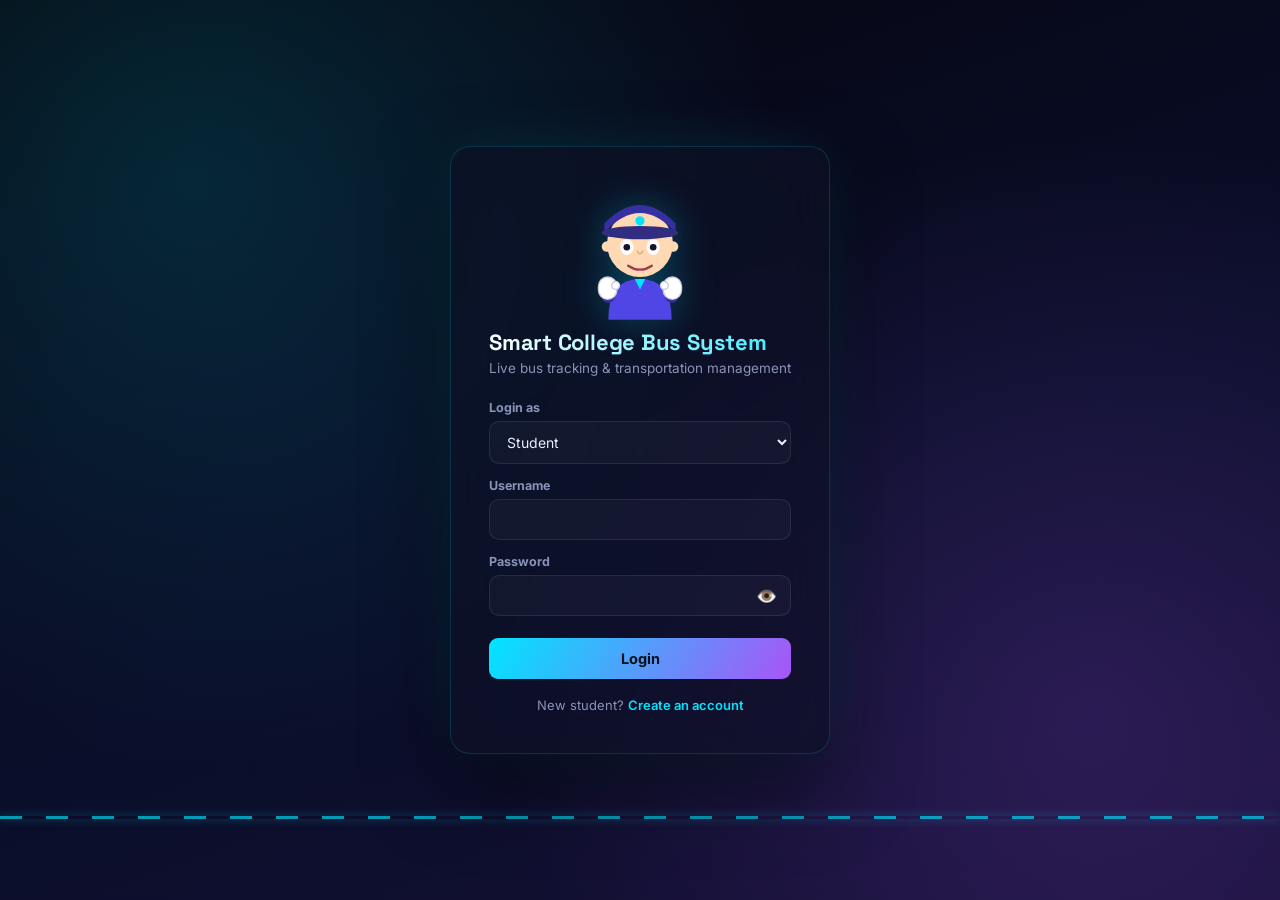
==== commit cddecdc4: "Make live bus tracking persistent and transactional" ====
--- a/frontend/index.html
+++ b/frontend/index.html
@@ -50,7 +50,7 @@
       </div>
 
       <h1>Smart College Bus System</h1>
-      <p class="subtitle">AI-powered live tracking &amp; transportation management</p>
+      <p class="subtitle">Live bus tracking &amp; transportation management</p>
 
       <form id="login-form">
         <label for="role">Login as</label>
@@ -88,12 +88,6 @@
 
       <div class="switch-link">New student? <a href="register.html">Create an account</a></div>
 
-      <div class="demo-box">
-        <strong>Demo accounts</strong><br>
-        Student: <code>student01</code> / <code>1234</code><br>
-        Driver: <code>driver01</code> / <code>drive123</code><br>
-        Admin: <code>admin01</code> / <code>admin123</code>
-      </div>
     </div>
   </div>
 
